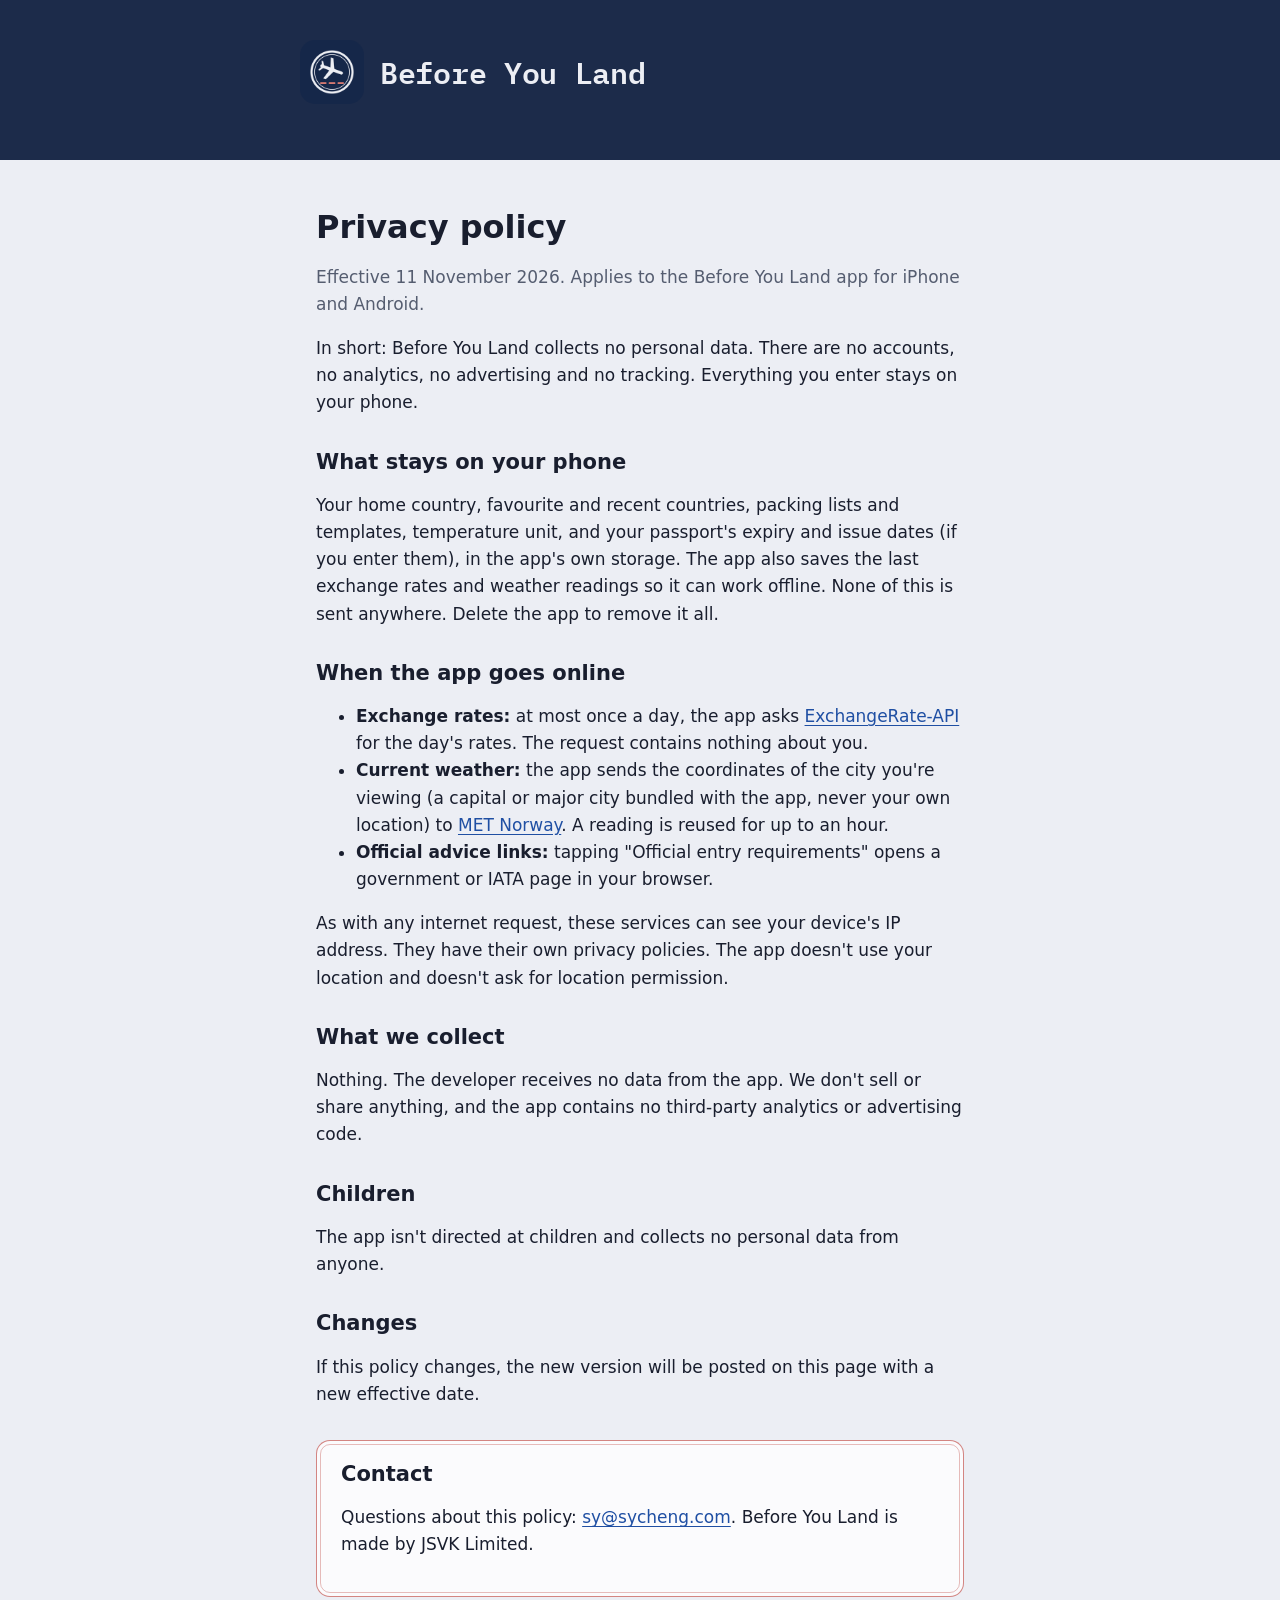
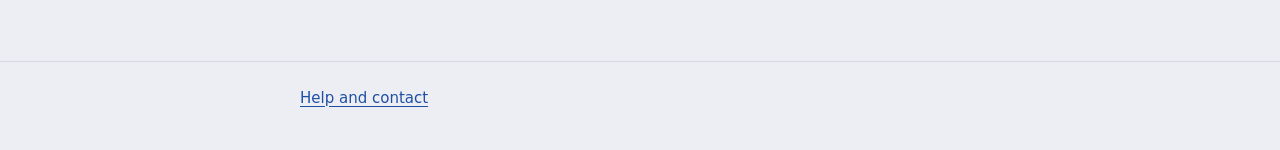
==== privacy.html @ 3ff994b2 "Support and privacy pages Co-Authored-By: Claude Opus 5.5 <noreply@anthropic.com>" ====
<!doctype html>
<html lang="en">
<head>
  <meta charset="utf-8">
  <meta name="viewport" content="width=device-width, initial-scale=1">
  <title>Before You Land privacy policy</title>
  <meta name="description" content="Before You Land collects no personal data. What it sends to get the weather and exchange rates, and what stays on your phone.">
  <link rel="icon" href="favicon.png">
  <link rel="apple-touch-icon" href="icon-180.png">
  <link rel="preconnect" href="https://fonts.googleapis.com">
  <link rel="preconnect" href="https://fonts.gstatic.com" crossorigin>
  <link href="https://fonts.googleapis.com/css2?family=IBM+Plex+Mono:wght@600&display=swap" rel="stylesheet">
  <link rel="stylesheet" href="style.css">
</head>
<body>
  <header class="band">
    <div class="wrap">
      <a class="brand" href="./">
        <img src="icon-180.png" alt="">
        <span>Before You Land</span>
      </a>
    </div>
  </header>

  <main class="wrap">
    <h1>Privacy policy</h1>
    <p class="meta">Effective 11 November 2026. Applies to the Before You Land app for iPhone and Android.</p>

    <p>In short: Before You Land collects no personal data. There are no accounts, no analytics, no advertising and no tracking. Everything you enter stays on your phone.</p>

    <h2>What stays on your phone</h2>
    <p>Your home country, favourite and recent countries, packing lists and templates, temperature unit, and your passport's expiry and issue dates (if you enter them), in the app's own storage. The app also saves the last exchange rates and weather readings so it can work offline. None of this is sent anywhere. Delete the app to remove it all.</p>

    <h2>When the app goes online</h2>
    <ul>
      <li><b>Exchange rates:</b> at most once a day, the app asks <a href="https://www.exchangerate-api.com">ExchangeRate-API</a> for the day's rates. The request contains nothing about you.</li>
      <li><b>Current weather:</b> the app sends the coordinates of the city you're viewing (a capital or major city bundled with the app, never your own location) to <a href="https://api.met.no">MET Norway</a>. A reading is reused for up to an hour.</li>
      <li><b>Official advice links:</b> tapping "Official entry requirements" opens a government or IATA page in your browser.</li>
    </ul>
    <p>As with any internet request, these services can see your device's IP address. They have their own privacy policies. The app doesn't use your location and doesn't ask for location permission.</p>

    <h2>What we collect</h2>
    <p>Nothing. The developer receives no data from the app. We don't sell or share anything, and the app contains no third-party analytics or advertising code.</p>

    <h2>Children</h2>
    <p>The app isn't directed at children and collects no personal data from anyone.</p>

    <h2>Changes</h2>
    <p>If this policy changes, the new version will be posted on this page with a new effective date.</p>

    <section class="contact">
      <h2>Contact</h2>
      <p>Questions about this policy: <a href="mailto:sy@sycheng.com?subject=Before%20You%20Land%20privacy">sy@sycheng.com</a>. Before You Land is made by JSVK Limited.</p>
    </section>
  </main>

  <footer>
    <div class="wrap">
      <a href="./">Help and contact</a>
    </div>
  </footer>
</body>
</html>
---- style.css ----
:root {
  --cover: #1c2b4a;
  --paper-on-cover: #eceef4;
  --ink: #191e2e;
  --muted: #555d70;
  --page: #eceef4;
  --surface: #fbfbfd;
  --line: #d6dae4;
  --link: #1f4fa3;
  --stamp: #b3261e;
  color-scheme: light;
}
@media (prefers-color-scheme: dark) {
  :root:not([data-theme="light"]) {
    --cover: #151f37;
    --ink: #e8eaf1;
    --muted: #a3a9ba;
    --page: #0f1320;
    --surface: #181d2c;
    --line: #2a3043;
    --link: #93b4ff;
    --stamp: #ff8a7a;
    color-scheme: dark;
  }
}
:root[data-theme="dark"] {
  --cover: #151f37;
  --ink: #e8eaf1;
  --muted: #a3a9ba;
  --page: #0f1320;
  --surface: #181d2c;
  --line: #2a3043;
  --link: #93b4ff;
  --stamp: #ff8a7a;
  color-scheme: dark;
}
* { box-sizing: border-box; }
body {
  margin: 0;
  background: var(--page);
  color: var(--ink);
  font: 17px/1.6 system-ui, -apple-system, "Segoe UI", Roboto, sans-serif;
}
.band {
  background: var(--cover);
  color: var(--paper-on-cover);
  padding: 40px 16px 48px;
}
.wrap { max-width: 680px; margin: 0 auto; }
.brand {
  display: inline-flex;
  align-items: center;
  gap: 16px;
  color: var(--paper-on-cover);
  text-decoration: none;
}
.brand img { width: 64px; height: 64px; border-radius: 15px; }
.brand span { font: 600 30px/1.1 "IBM Plex Mono", ui-monospace, monospace; letter-spacing: -0.01em; }
.band p { margin: 20px 0 0; max-width: 34em; opacity: 0.92; }
main { padding: 8px 16px 64px; }
h1 { font-size: 32px; line-height: 1.2; margin: 40px 0 8px; }
h2 { font-size: 21px; line-height: 1.25; margin: 32px 0 6px; }
p, li { max-width: 38em; }
a { color: var(--link); text-underline-offset: 3px; }
a:focus-visible { outline: 3px solid var(--link); outline-offset: 3px; border-radius: 4px; }
/* The help box is drawn like one of the app's visa stamps: a double rule in stamp ink. */
.contact {
  background: var(--surface);
  border: 1.5px solid color-mix(in srgb, var(--stamp) 55%, transparent);
  outline: 0.75px solid color-mix(in srgb, var(--stamp) 30%, transparent);
  outline-offset: -5px;
  border-radius: 14px;
  padding: 20px 24px;
  margin-top: 32px;
}
.contact h2 { margin-top: 0; }
.meta { color: var(--muted); }
footer {
  border-top: 1px solid var(--line);
  padding: 24px 16px 40px;
  color: var(--muted);
  font-size: 15px;
}
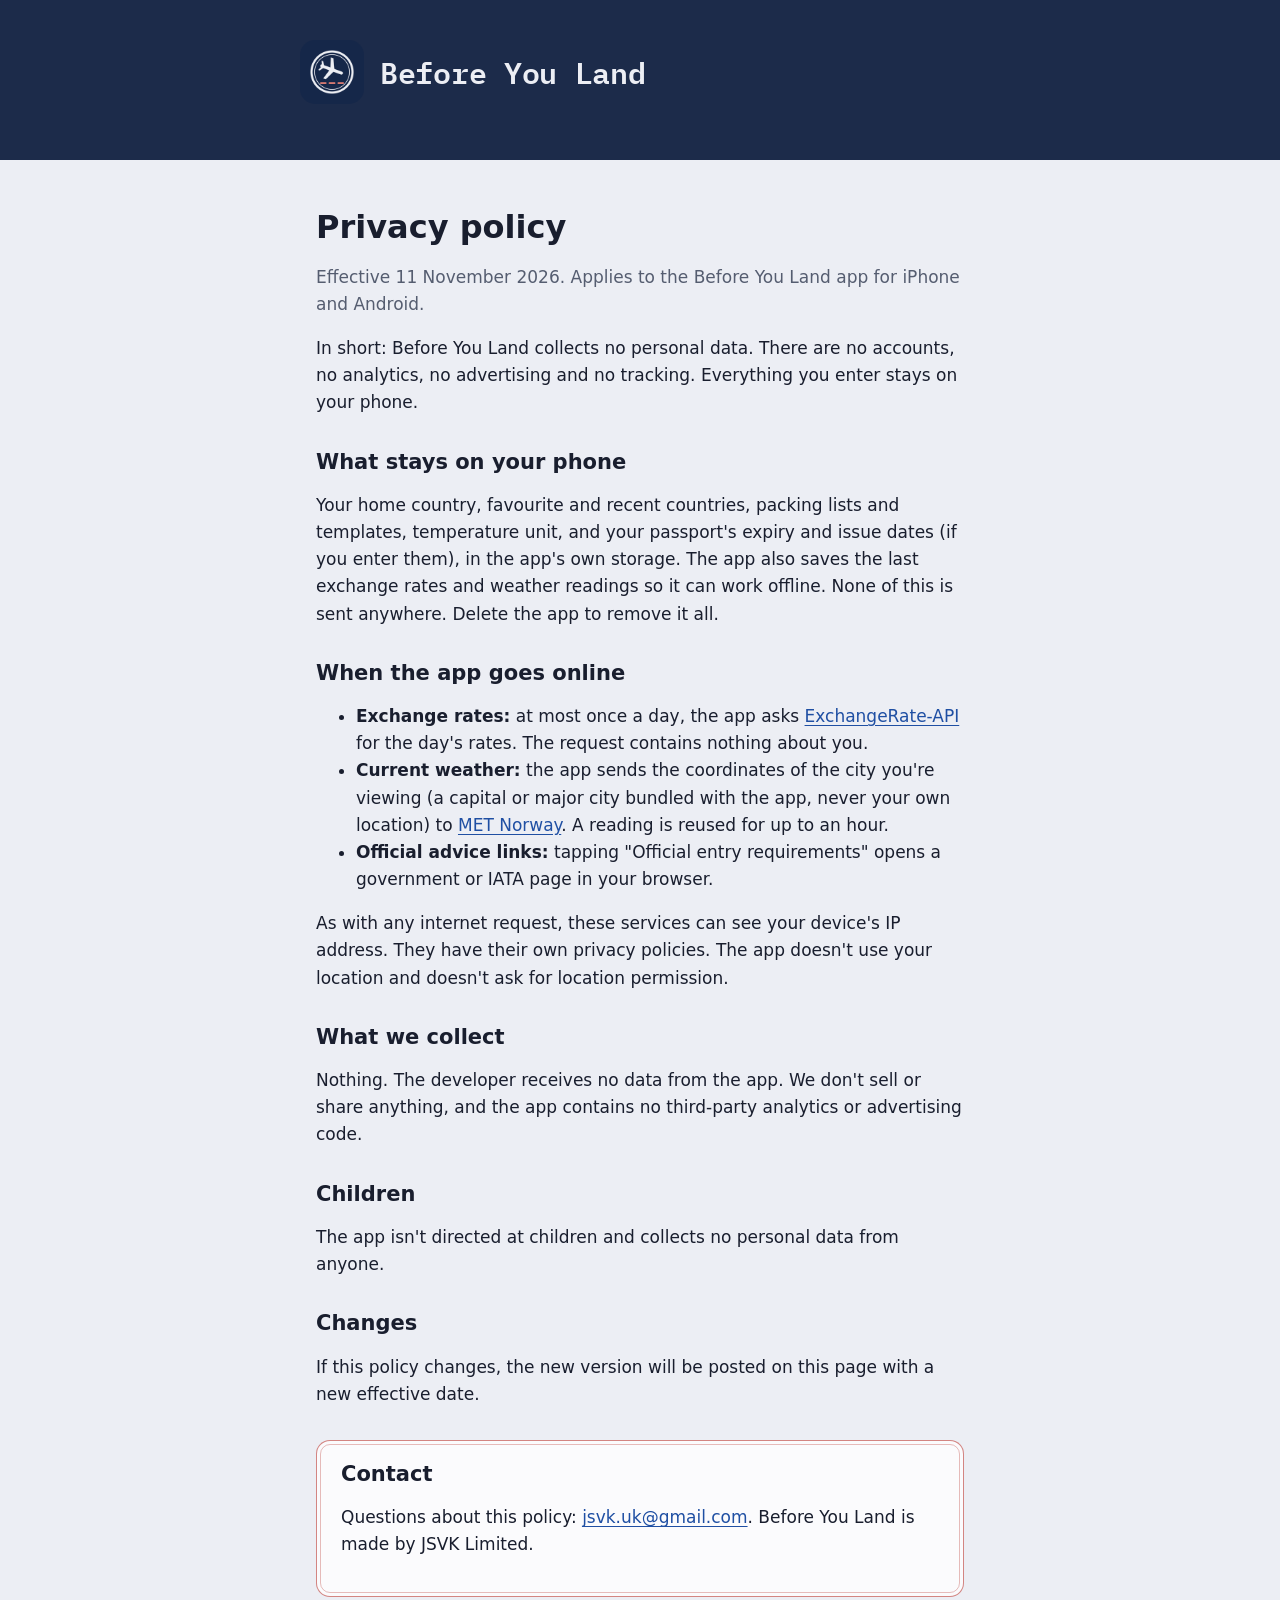
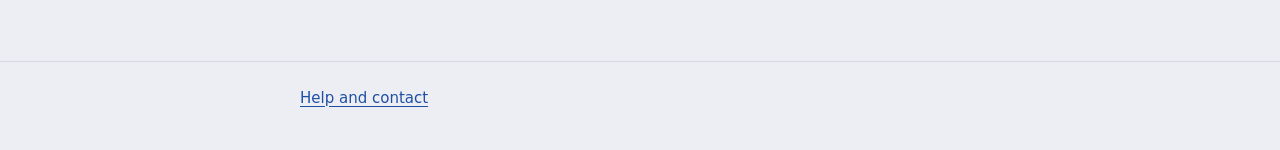
==== commit 6726d5d1: "Contact email is now jsvk.uk@gmail.com The privacy policy effective date moves to 11 November 2026 f" ====
--- a/privacy.html
+++ b/privacy.html
@@ -50,7 +50,7 @@
 
     <section class="contact">
       <h2>Contact</h2>
-      <p>Questions about this policy: <a href="mailto:sy@sycheng.com?subject=Before%20You%20Land%20privacy">sy@sycheng.com</a>. Before You Land is made by JSVK Limited.</p>
+      <p>Questions about this policy: <a href="mailto:jsvk.uk@gmail.com?subject=Before%20You%20Land%20privacy">jsvk.uk@gmail.com</a>. Before You Land is made by JSVK Limited.</p>
     </section>
   </main>
 
